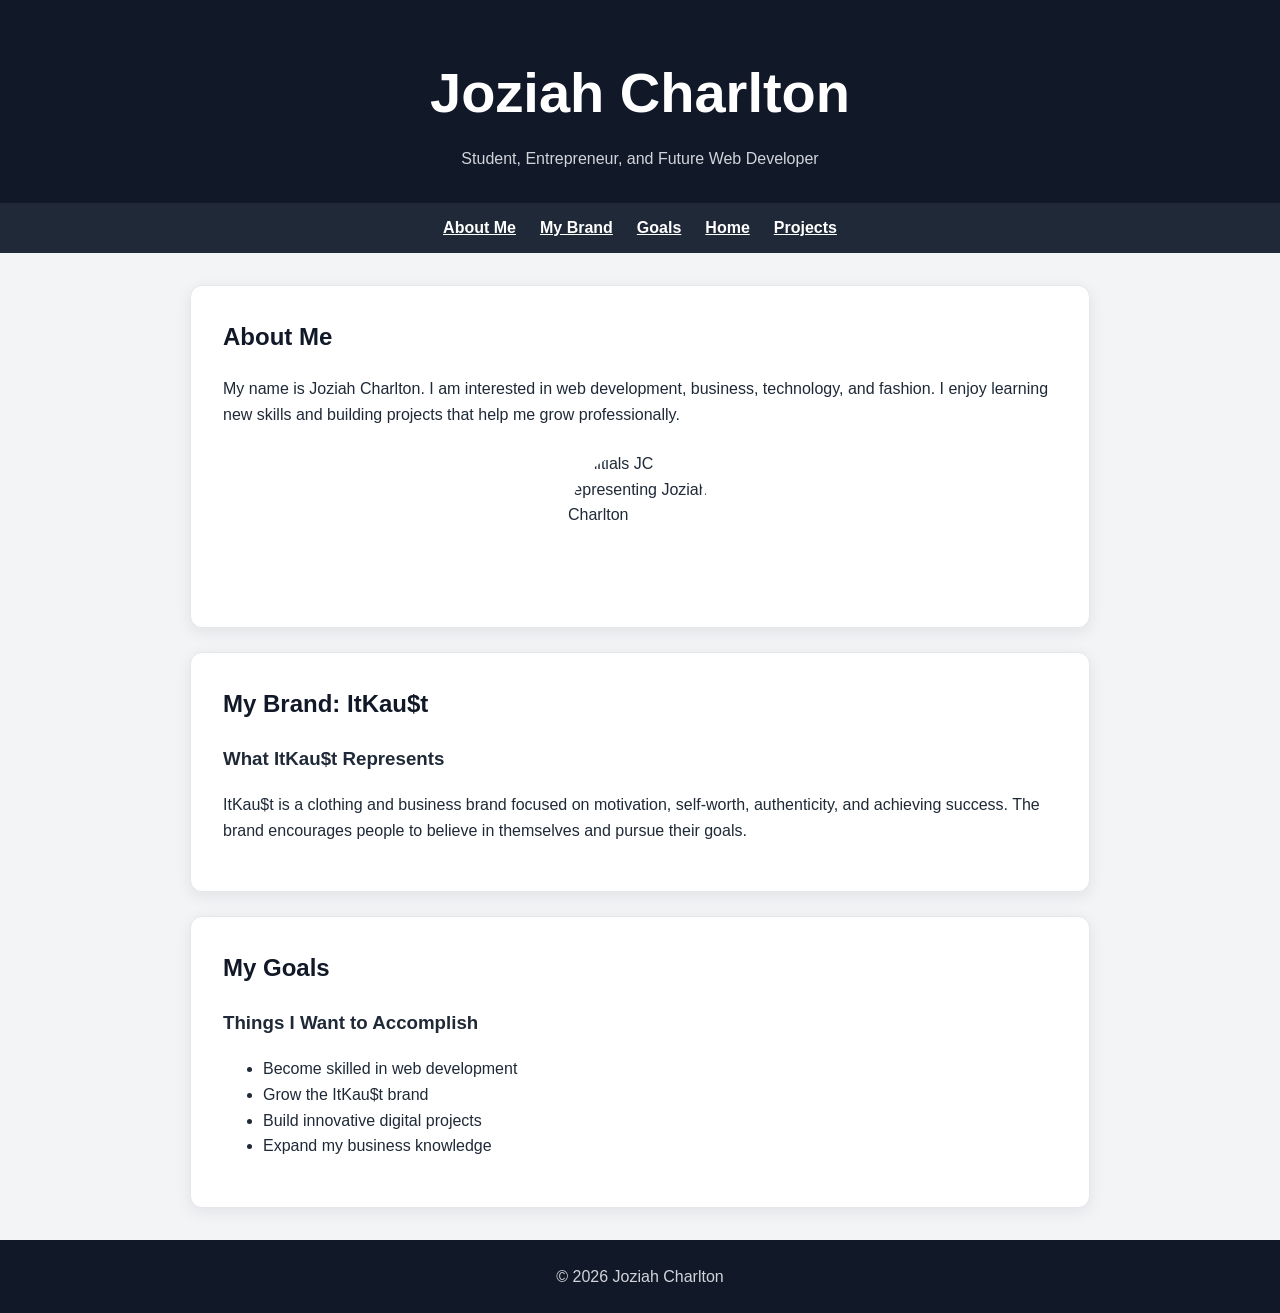
==== about.html @ 5482e7cd "i did something new and added some new files to the project." ====
<!DOCTYPE html>
<html lang="en">
<head>
<meta charset="utf-8">
<meta name="viewport" content="width=device-width, initial-scale=1">
<title>Joziah Charlton | About Me</title>
<style>
:root {
	color-scheme: light;
	font-family: Arial, sans-serif;
	color: #1f2937;
	background: #f3f4f6;
}

body {
	margin: 0;
	line-height: 1.6;
}

header {
	padding: 3rem 1.5rem 2rem;
	color: #ffffff;
	background: #111827;
	text-align: center;
}

header h1 {
	margin: 0;
	font-size: clamp(2rem, 5vw, 3.5rem);
}

header p {
	margin: 0.5rem 0 0;
	color: #d1d5db;
}

nav {
	padding: 0.75rem 1rem;
	background: #1f2937;
}

nav ul {
	display: flex;
	flex-wrap: wrap;
	justify-content: center;
	gap: 0.5rem 1.5rem;
	margin: 0;
	padding: 0;
	list-style: none;
}

nav a {
	color: #ffffff;
	font-weight: 700;
}

nav a:hover,
nav a:focus-visible {
	color: #93c5fd;
}

main {
	width: min(100% - 2rem, 900px);
	margin: 2rem auto;
}

section {
	margin-bottom: 1.5rem;
	padding: clamp(1.25rem, 4vw, 2rem);
	border: 1px solid #e5e7eb;
	border-radius: 0.75rem;
	background: #ffffff;
	box-shadow: 0 4px 16px rgb(17 24 39 / 8%);
}

section h2 {
	margin-top: 0;
	color: #111827;
}

.profile {
	display: block;
	width: 144px;
	height: 144px;
	margin: 1.5rem auto 0;
	border-radius: 50%;
}

footer {
	padding: 1.5rem;
	color: #d1d5db;
	background: #111827;
	text-align: center;
}

footer p {
	margin: 0;
}
</style>
</head>
<body>
<header>
<h1>Joziah Charlton</h1>
<p>Student, Entrepreneur, and Future Web Developer</p>
</header>

<nav aria-label="About page navigation">
<ul>
<li><a href="#about">About Me</a></li>
<li><a href="#brand">My Brand</a></li>
<li><a href="#goals">Goals</a></li>
<li><a href="index.html">Home</a></li>
<li><a href="projects.html">Projects</a></li>
</ul>
</nav>

<main>
<section id="about">
<h2>About Me</h2>
<p>
My name is Joziah Charlton. I am interested in web development, business,
technology, and fashion. I enjoy learning new skills and building projects
that help me grow professionally.
</p>
<img class="profile" src="profile.svg" width="144" height="144" alt="Initials JC representing Joziah Charlton">
</section>

<section id="brand">
<h2>My Brand: ItKau$t</h2>
<article>
<h3>What ItKau$t Represents</h3>
<p>
ItKau$t is a clothing and business brand focused on motivation, self-worth,
authenticity, and achieving success. The brand encourages people to believe
in themselves and pursue their goals.
</p>
</article>
</section>

<section id="goals">
<h2>My Goals</h2>
<h3>Things I Want to Accomplish</h3>
<ul>
<li>Become skilled in web development</li>
<li>Grow the ItKau$t brand</li>
<li>Build innovative digital projects</li>
<li>Expand my business knowledge</li>
</ul>
</section>
</main>

<footer>
<p>&copy; 2026 Joziah Charlton</p>
</footer>
</body>
</html>
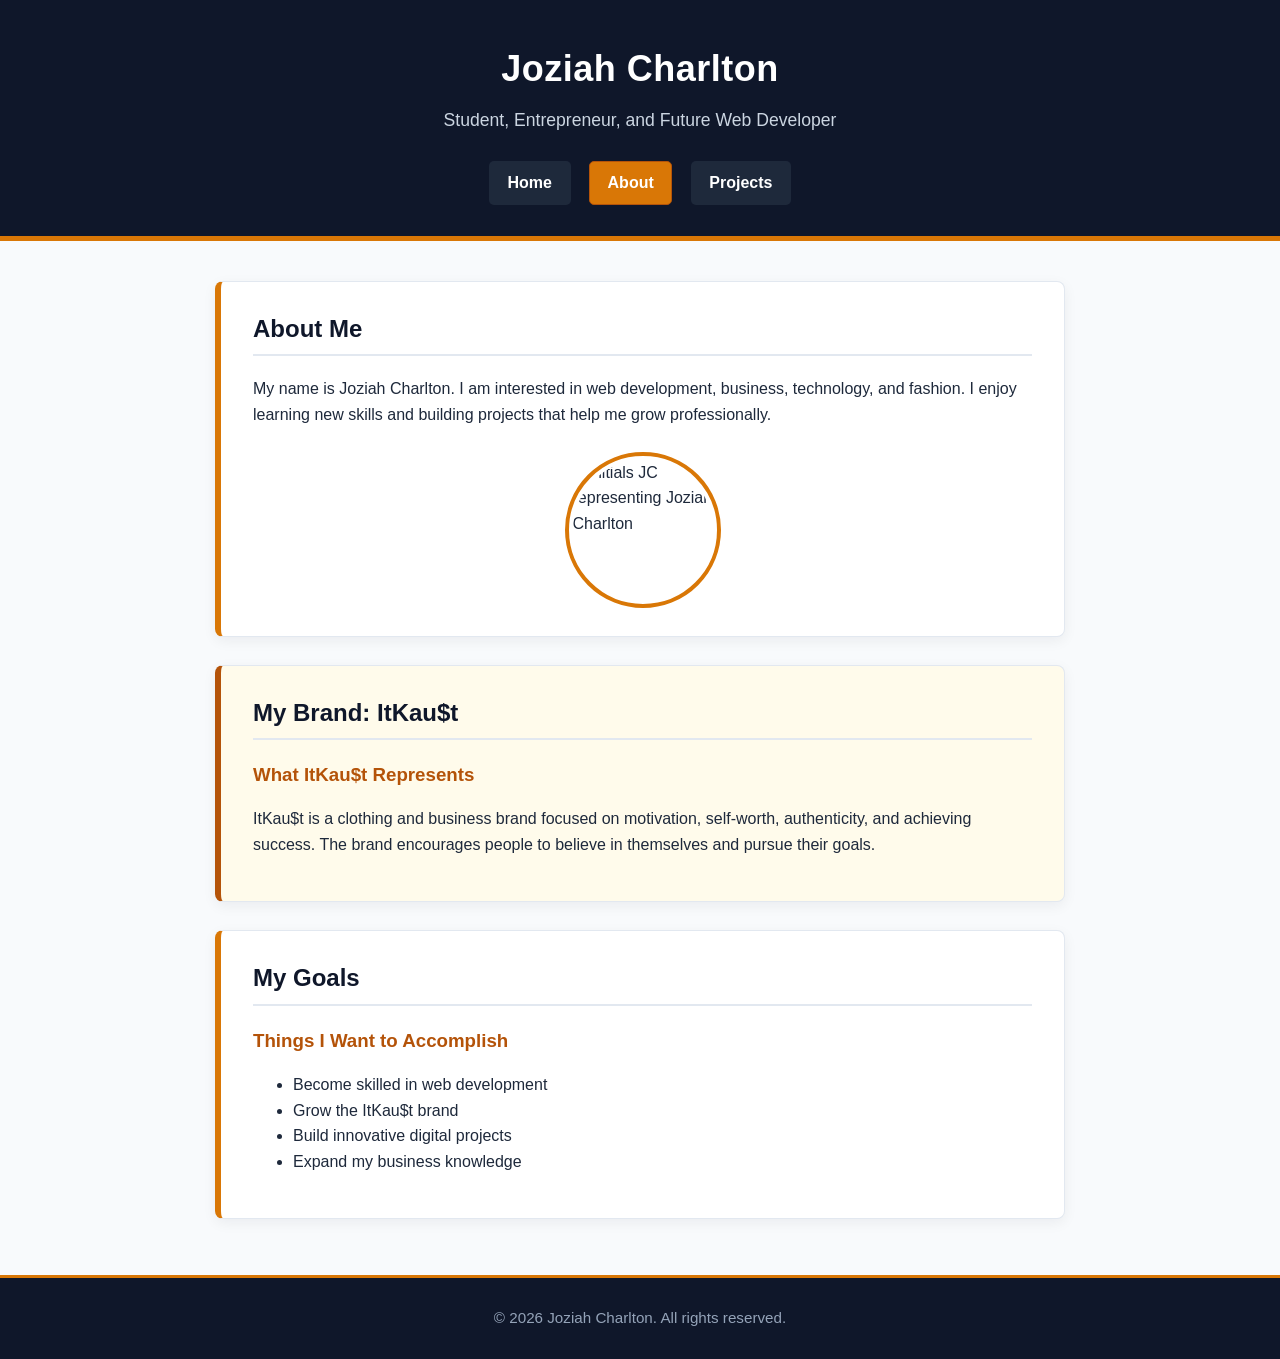
==== commit 38288254: "i updated the project structure and added a new stylesheet" ====
--- a/about.html
+++ b/about.html
@@ -1,156 +1,61 @@
 <!DOCTYPE html>
 <html lang="en">
 <head>
-<meta charset="utf-8">
-<meta name="viewport" content="width=device-width, initial-scale=1">
-<title>Joziah Charlton | About Me</title>
-<style>
-:root {
-	color-scheme: light;
-	font-family: Arial, sans-serif;
-	color: #1f2937;
-	background: #f3f4f6;
-}
-
-body {
-	margin: 0;
-	line-height: 1.6;
-}
-
-header {
-	padding: 3rem 1.5rem 2rem;
-	color: #ffffff;
-	background: #111827;
-	text-align: center;
-}
-
-header h1 {
-	margin: 0;
-	font-size: clamp(2rem, 5vw, 3.5rem);
-}
-
-header p {
-	margin: 0.5rem 0 0;
-	color: #d1d5db;
-}
-
-nav {
-	padding: 0.75rem 1rem;
-	background: #1f2937;
-}
-
-nav ul {
-	display: flex;
-	flex-wrap: wrap;
-	justify-content: center;
-	gap: 0.5rem 1.5rem;
-	margin: 0;
-	padding: 0;
-	list-style: none;
-}
-
-nav a {
-	color: #ffffff;
-	font-weight: 700;
-}
-
-nav a:hover,
-nav a:focus-visible {
-	color: #93c5fd;
-}
-
-main {
-	width: min(100% - 2rem, 900px);
-	margin: 2rem auto;
-}
-
-section {
-	margin-bottom: 1.5rem;
-	padding: clamp(1.25rem, 4vw, 2rem);
-	border: 1px solid #e5e7eb;
-	border-radius: 0.75rem;
-	background: #ffffff;
-	box-shadow: 0 4px 16px rgb(17 24 39 / 8%);
-}
-
-section h2 {
-	margin-top: 0;
-	color: #111827;
-}
-
-.profile {
-	display: block;
-	width: 144px;
-	height: 144px;
-	margin: 1.5rem auto 0;
-	border-radius: 50%;
-}
-
-footer {
-	padding: 1.5rem;
-	color: #d1d5db;
-	background: #111827;
-	text-align: center;
-}
-
-footer p {
-	margin: 0;
-}
-</style>
+  <meta charset="utf-8">
+  <meta name="viewport" content="width=device-width, initial-scale=1">
+  <title>About | Joziah Charlton</title>
+  <link rel="stylesheet" href="style.css">
 </head>
 <body>
-<header>
-<h1>Joziah Charlton</h1>
-<p>Student, Entrepreneur, and Future Web Developer</p>
-</header>
 
-<nav aria-label="About page navigation">
-<ul>
-<li><a href="#about">About Me</a></li>
-<li><a href="#brand">My Brand</a></li>
-<li><a href="#goals">Goals</a></li>
-<li><a href="index.html">Home</a></li>
-<li><a href="projects.html">Projects</a></li>
-</ul>
-</nav>
+  <header>
+    <h1>Joziah Charlton</h1>
+    <p>Student, Entrepreneur, and Future Web Developer</p>
+    <nav aria-label="Main navigation">
+      <a class="nav-link" href="index.html">Home</a>
+      <a class="nav-link" href="about.html" aria-current="page">About</a>
+      <a class="nav-link" href="projects.html">Projects</a>
+    </nav>
+  </header>
 
-<main>
-<section id="about">
-<h2>About Me</h2>
-<p>
-My name is Joziah Charlton. I am interested in web development, business,
-technology, and fashion. I enjoy learning new skills and building projects
-that help me grow professionally.
-</p>
-<img class="profile" src="profile.svg" width="144" height="144" alt="Initials JC representing Joziah Charlton">
-</section>
+  <main>
+    <section id="about" class="card">
+      <h2>About Me</h2>
+      <p>
+        My name is Joziah Charlton. I am interested in web development, business,
+        technology, and fashion. I enjoy learning new skills and building projects
+        that help me grow professionally.
+      </p>
+      <img class="profile-img" src="profile.svg" width="144" height="144" alt="Initials JC representing Joziah Charlton">
+    </section>
 
-<section id="brand">
-<h2>My Brand: ItKau$t</h2>
-<article>
-<h3>What ItKau$t Represents</h3>
-<p>
-ItKau$t is a clothing and business brand focused on motivation, self-worth,
-authenticity, and achieving success. The brand encourages people to believe
-in themselves and pursue their goals.
-</p>
-</article>
-</section>
+    <section id="brand" class="card">
+      <h2>My Brand: ItKau$t</h2>
+      <article>
+        <h3>What ItKau$t Represents</h3>
+        <p>
+          ItKau$t is a clothing and business brand focused on motivation, self-worth,
+          authenticity, and achieving success. The brand encourages people to believe
+          in themselves and pursue their goals.
+        </p>
+      </article>
+    </section>
 
-<section id="goals">
-<h2>My Goals</h2>
-<h3>Things I Want to Accomplish</h3>
-<ul>
-<li>Become skilled in web development</li>
-<li>Grow the ItKau$t brand</li>
-<li>Build innovative digital projects</li>
-<li>Expand my business knowledge</li>
-</ul>
-</section>
-</main>
+    <section id="goals" class="card">
+      <h2>My Goals</h2>
+      <h3>Things I Want to Accomplish</h3>
+      <ul>
+        <li>Become skilled in web development</li>
+        <li>Grow the ItKau$t brand</li>
+        <li>Build innovative digital projects</li>
+        <li>Expand my business knowledge</li>
+      </ul>
+    </section>
+  </main>
 
-<footer>
-<p>&copy; 2026 Joziah Charlton</p>
-</footer>
+  <footer>
+    <p>&copy; 2026 Joziah Charlton. All rights reserved.</p>
+  </footer>
+
 </body>
-</html>
+</html>
--- a/style.css
+++ b/style.css
@@ -0,0 +1,119 @@
+body {
+  margin: 0;
+  padding: 0;
+  font-family: Arial, Helvetica, sans-serif;
+  line-height: 1.6;
+  color: #1e293b;
+  background-color: #f8fafc;
+}
+header {
+  background-color: #0f172a;
+  color: #ffffff;
+  text-align: center;
+  padding: 2.5rem 1.25rem 1.75rem;
+  margin-bottom: 2.5rem;
+  border-bottom: 5px solid #d97706;
+}
+header h1 {
+  margin: 0 0 0.5rem 0;
+  font-size: 2.25rem;
+  letter-spacing: 0.5px;
+}
+header p {
+  margin: 0;
+  color: #cbd5e1;
+  font-size: 1.1rem;
+}
+nav {
+  margin-top: 1.5rem;
+  display: flex;
+  flex-wrap: wrap;
+  justify-content: center;
+  gap: 0.75rem;
+}
+main {
+  width: 90%;
+  max-width: 850px;
+  margin: 0 auto 3.5rem auto;
+}
+h2 {
+  color: #0f172a;
+  margin-top: 0;
+  border-bottom: 2px solid #e2e8f0;
+  padding-bottom: 0.4rem;
+}
+h3 {
+  color: #b45309;
+  margin-bottom: 0.5rem;
+}
+footer {
+  background-color: #0f172a;
+  color: #94a3b8;
+  text-align: center;
+  padding: 1.75rem 1rem;
+  margin-top: 3.5rem;
+  border-top: 3px solid #d97706;
+}
+footer p {
+  margin: 0;
+  font-size: 0.95rem;
+}
+.card {
+  background-color: #ffffff;
+  margin: 1.75rem 0;
+  padding: 1.75rem 2rem;
+  border: 1px solid #e2e8f0;
+  border-left: 6px solid #d97706;
+  border-radius: 8px;
+  box-shadow: 0 4px 14px rgba(15, 23, 42, 0.06);
+}
+.nav-link {
+  color: #ffffff;
+  text-decoration: none;
+  font-weight: 600;
+  padding: 0.5rem 1.1rem;
+  margin: 0.2rem;
+  border: 1px solid transparent;
+  border-radius: 5px;
+  background-color: #1e293b;
+  transition: background-color 0.2s ease, border-color 0.2s ease;
+}
+.nav-link:hover,
+.nav-link[aria-current="page"] {
+  background-color: #d97706;
+  color: #ffffff;
+  border-color: #b45309;
+}
+.profile-img {
+  display: block;
+  width: 140px;
+  height: 140px;
+  margin: 1.5rem auto 0;
+  border-radius: 50%;
+  border: 4px solid #d97706;
+  padding: 4px;
+  background-color: #ffffff;
+}
+.preview-img {
+  display: block;
+  max-width: 100%;
+  height: auto;
+  margin: 1.25rem 0;
+  border-radius: 6px;
+  border: 1px solid #cbd5e1;
+}
+#welcome-section {
+  border-top: 4px solid #0f172a;
+}
+#brand {
+  background-color: #fffbeb;
+  border-left-color: #b45309;
+}
+#project-list {
+  list-style-type: square;
+  padding-left: 1.5rem;
+  margin-top: 0.75rem;
+}
+#project-list li {
+  margin-bottom: 0.35rem;
+}
